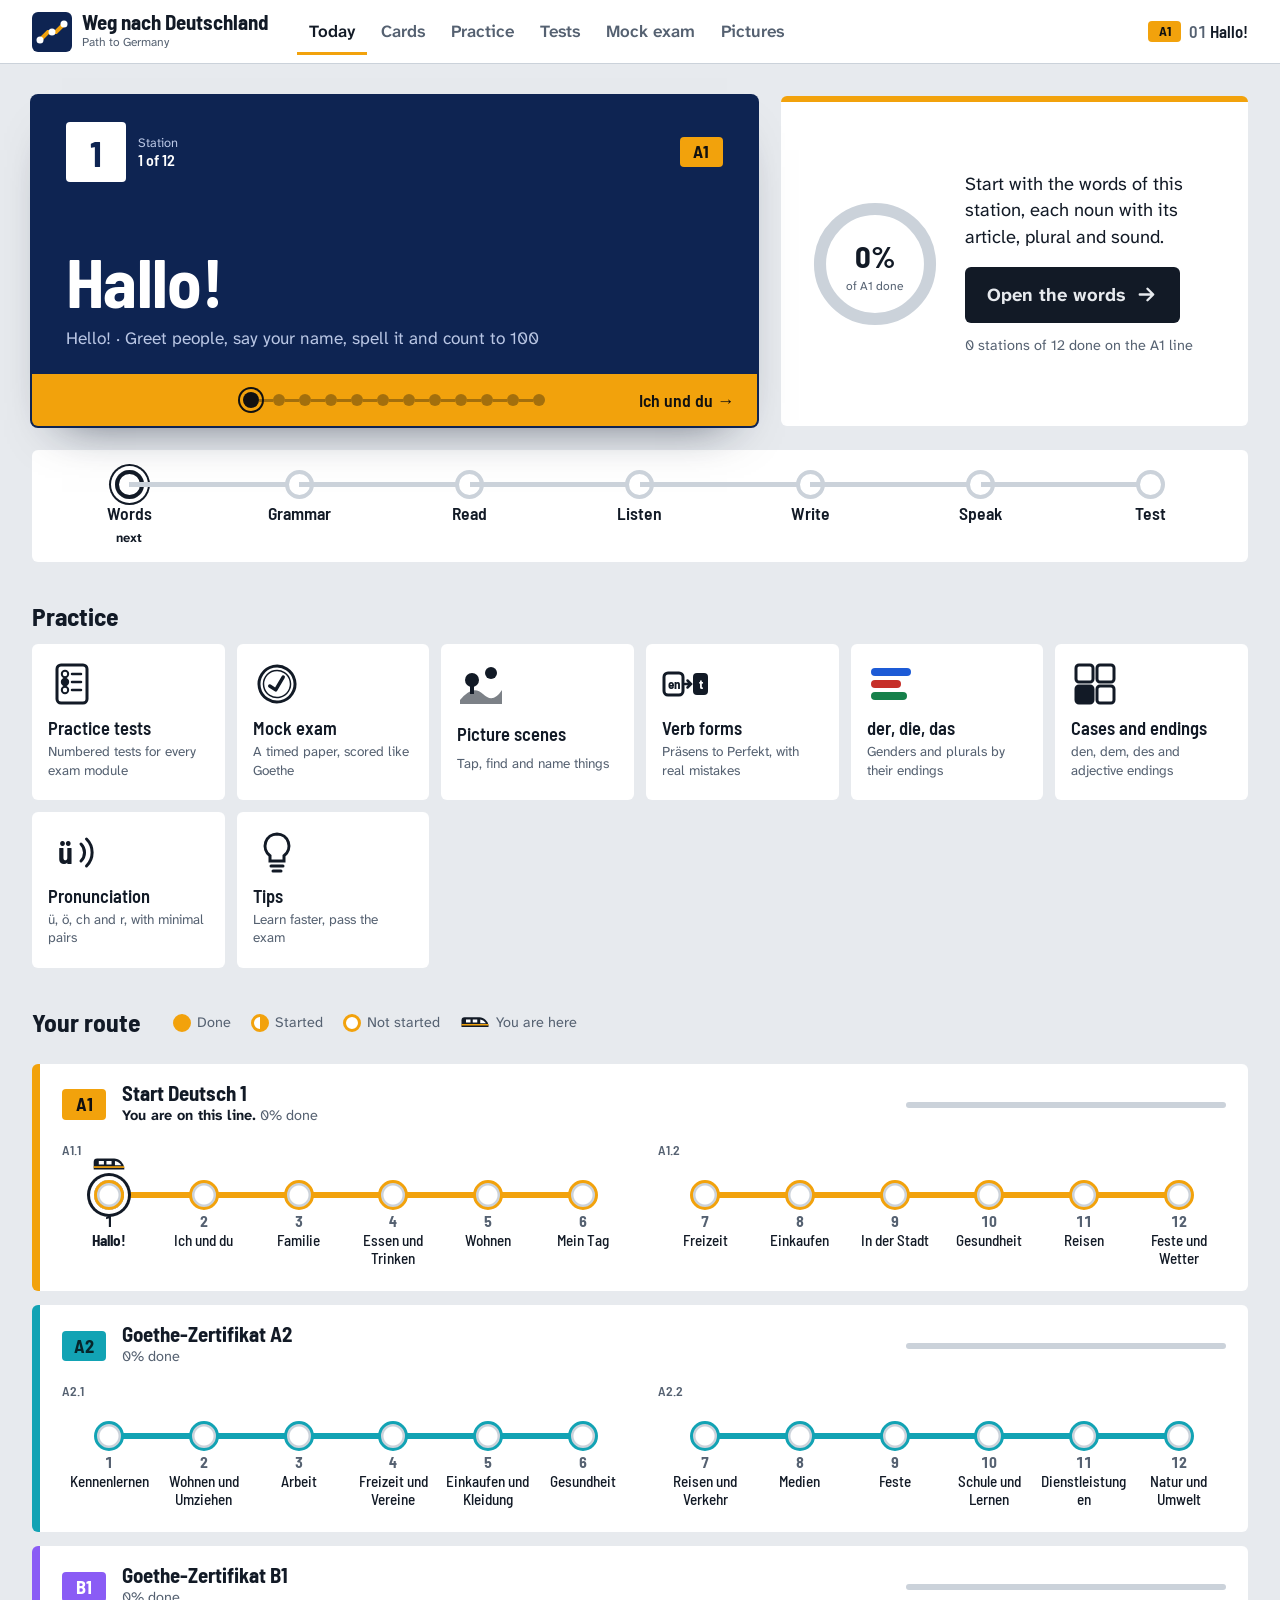
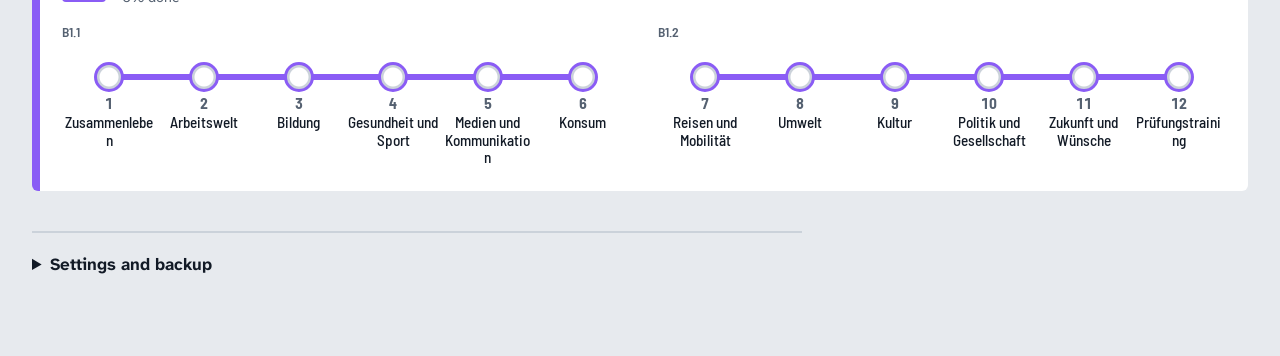
==== app/index.html @ b9272d0f "Phase 1: app shell, router, home, route map, station pages, single-file build Hash router with per-e" ====
<!doctype html>
<html lang="en">
<head>
<meta charset="utf-8">
<meta name="viewport" content="width=device-width, initial-scale=1">
<meta name="theme-color" content="#E7EAEE" media="(prefers-color-scheme: light)">
<meta name="theme-color" content="#0F1216" media="(prefers-color-scheme: dark)">
<title>Path to Germany</title>
<link rel="icon" href="icons/icon.svg" type="image/svg+xml">
<link rel="preconnect" href="https://fonts.googleapis.com">
<link rel="preconnect" href="https://fonts.gstatic.com" crossorigin>
<link rel="stylesheet" href="https://fonts.googleapis.com/css2?family=Atkinson+Hyperlegible+Next:wght@400;600;700&family=Barlow+Semi+Condensed:wght@500;600;700&display=swap">
<link rel="stylesheet" href="style.css">
</head>
<body>
<div id="app"></div>
<noscript>Path to Germany needs JavaScript turned on.</noscript>
<script type="module" src="main.js"></script>
</body>
</html>
---- app/style.css ----
/* Path to Germany. German transit signage: concrete-grey platform, navy enamel station boards,
   line colour = level (A1 amber, A2 teal, B1 violet), gender colour = article (der blue, die red, das green). */

@property --p { syntax: '<number>'; inherits: true; initial-value: 0; }

:root {
  --platform: #E7EAEE;
  --panel: #FFFFFF;
  --ink: #121A26;
  --muted: #556171;
  --rule: #CBD2DA;
  --guide: #EEF1F4;
  --board: #0E2452; --board-ink: #FFFFFF; --board-soft: #B9C6E4; --board-rim: #0E2452;
  --der: #1D5BD6; --die: #C62F28; --das: #16804A; --pl: #636978;
  --a1: #F2A20C; --a1-deep: #8F5C00;
  --a2: #12A3B4; --a2-deep: #0B6B78;
  --b1: #8A5CF5; --b1-deep: #5F35C4;
  --on-line: #111;                    /* text on a line-coloured band */
  --display: "Barlow Semi Condensed", "Bahnschrift SemiCondensed", "Bahnschrift", "Arial Narrow", sans-serif;
  --body: "Atkinson Hyperlegible Next", "Segoe UI", system-ui, sans-serif;
  --arrive: cubic-bezier(.2, .8, .2, 1);
  --top: 64px;                        /* top bar height: sticky bars below it offset by this */
  --line: var(--a1); --line-deep: var(--a1-deep);
  color-scheme: light dark;
}
@media (prefers-color-scheme: dark) {
  :root {
    --platform: #0F1216;
    --panel: #1A1F27;
    --ink: #EDF1F6;
    --muted: #9AA6B6;
    --rule: #2F3743;
    --guide: #232A34;
    --board: #17336F; --board-soft: #B4C4EA; --board-rim: #4565AC;
    --der: #7EA8FF; --die: #FF7A70; --das: #55CF8A; --pl: #A9AEBC;
    --a1: #F5B33A; --a1-deep: #F5B33A;
    --a2: #3CC4D3; --a2-deep: #3CC4D3;
    --b1: #A98BFF; --b1-deep: #A98BFF;
  }
}
.lA1 { --line: var(--a1); --line-deep: var(--a1-deep); --on-line: #111; }
.lA2 { --line: var(--a2); --line-deep: var(--a2-deep); --on-line: #06262B; }
.lB1 { --line: var(--b1); --line-deep: var(--b1-deep); --on-line: #fff; }

*, *::before, *::after { box-sizing: border-box; }
html { -webkit-text-size-adjust: 100%; }
body {
  margin: 0; min-height: 100vh;
  background: var(--platform); color: var(--ink);
  font: 400 1.0625rem/1.55 var(--body);
}
[lang="de"] { hyphens: auto; }
a { color: inherit; text-underline-offset: .2em; }
button, .button, input, textarea, select { font: inherit; color: inherit; }
button, .button {
  cursor: pointer; display: inline-flex; align-items: center; gap: .5rem;
  border: 2px solid var(--rule); background: var(--panel); border-radius: 6px;
  padding: .5rem 1rem; font-weight: 600;
}
button:hover, .button:hover { border-color: var(--line); }
:focus-visible { outline: 3px solid var(--line-deep); outline-offset: 3px; }
h1, h2, h3 { font-family: var(--display); font-weight: 700; line-height: 1.1; }
code { font-size: .9em; }
.quiet { color: var(--muted); }

main { max-width: 1480px; margin: 0 auto; padding: 32px 32px 72px; }
.empty { display: grid; place-items: center; min-height: 60vh; text-align: center; color: var(--muted); }

/* line badge: A1 / A2 / B1 in the line's colour */
.lb {
  display: inline-grid; place-items: center; min-width: 2.4em; padding: 2px 7px; border-radius: 4px;
  background: var(--line); color: var(--on-line); font: 700 .85rem/1.2 var(--display); white-space: nowrap;
}
.lb.big { font-size: 1.15rem; padding: 4px 10px; }

.btn {
  display: inline-flex; align-items: center; gap: 10px; border: 0; border-radius: 6px;
  background: var(--ink); color: var(--platform); text-decoration: none; font-weight: 700; padding: .6rem 1.1rem;
}
.btn:hover { background: var(--line-deep); color: #fff; }
.btn.big { font-size: 1.15rem; padding: 14px 22px; }
.arrow { width: 1.25em; height: 1.25em; flex: none; transition: transform .2s var(--arrive); }
.btn:hover .arrow { transform: translateX(3px); }

.pbar { display: block; height: 6px; border-radius: 3px; background: var(--rule); overflow: hidden; }
.pbar i { display: block; height: 100%; width: calc(var(--p) * 100%); background: var(--line); transition: width .8s var(--arrive); }

/* ---- top bar ---- */

.topbar {
  position: sticky; top: 0; z-index: 20; min-height: var(--top);
  display: flex; align-items: center; gap: 28px; padding: 8px 32px;
  background: var(--panel); border-bottom: 1px solid var(--rule);
}
.brand { display: flex; align-items: center; gap: 10px; text-decoration: none; flex: none; }
.brand .mark { width: 40px; height: 40px; }
.brand-name b { display: block; font: 700 1.3rem/1 var(--display); }
.brand-name small { display: block; font-size: .75rem; color: var(--muted); }
.topnav ul { display: flex; gap: 2px; list-style: none; margin: 0; padding: 0; }
.topnav a {
  display: flex; align-items: center; gap: 6px; padding: 10px 12px; white-space: nowrap;
  text-decoration: none; color: var(--muted); font-weight: 600;
}
.topnav a:hover { color: var(--ink); }
.topnav a.on { color: var(--ink); box-shadow: inset 0 -3px 0 var(--line); }
.count { font: 700 .75rem/1 var(--body); background: var(--die); color: #fff; padding: 3px 6px; border-radius: 999px; }
.tb-stop {
  margin-left: auto; display: flex; align-items: center; gap: 8px; min-width: 0;
  font: 600 1.05rem/1.2 var(--display); text-decoration: none;
}
.tb-stop > span:last-child { overflow: hidden; text-overflow: ellipsis; white-space: nowrap; }
.tb-stop-k { color: var(--muted); font-variant-numeric: tabular-nums; }
.tb-stop:hover > span:last-child { text-decoration: underline; }

/* ---- station board ---- */

.board {
  position: relative; display: grid; grid-template-rows: 1fr auto; overflow: hidden;
  background: var(--board); color: var(--board-ink); border-radius: 6px;
  box-shadow: 0 0 0 2px var(--board-rim), 0 24px 48px -30px rgb(10 20 40 / .7);
}
.board-body { display: grid; align-content: space-between; gap: 22px; padding: 26px 34px 22px; }
.board-top { display: flex; align-items: center; gap: 12px; }
.gleis {
  display: grid; place-items: center; width: 60px; height: 60px; border-radius: 4px;
  background: #fff; color: #0E2452; font: 700 2.3rem/1 var(--display);
}
.gleis-l { font-size: .8rem; line-height: 1.25; color: var(--board-soft); }
.gleis-l b { display: block; color: #fff; font: 600 1rem var(--display); }
.board-top .lb { margin-left: auto; font-size: 1.1rem; padding: 4px 10px; }
.board-name { margin: 0; font-size: clamp(2.4rem, 5.4vw, 5.2rem); line-height: .98; letter-spacing: -.01em; overflow-wrap: break-word; }
.board-name a { text-decoration: none; }
.board-name a:hover { text-decoration: underline; text-decoration-thickness: 3px; text-underline-offset: .12em; }
.board-sub { margin: 10px 0 0; color: var(--board-soft); font-size: 1.08rem; }
.band {
  display: grid; grid-template-columns: 1fr auto 1fr; align-items: center; gap: 16px;
  min-height: 52px; padding: 0 22px; background: var(--line); color: var(--on-line);
  font: 600 1.1rem var(--display);
}
.band > a { text-decoration: none; white-space: nowrap; overflow: hidden; text-overflow: ellipsis; }
.band > a:hover { text-decoration: underline; }
.band-next { justify-self: end; }
.band-dots { display: flex; align-items: center; list-style: none; margin: 0; padding: 0; }
.band-dots li { display: flex; align-items: center; }
.band-dots li + li::before { content: ""; width: 14px; height: 3px; background: currentColor; opacity: .35; }
.band-dots a { display: block; width: 12px; height: 12px; border-radius: 50%; background: currentColor; opacity: .35; }
.band-dots .past a { opacity: .7; }
.band-dots .on a { opacity: 1; width: 16px; height: 16px; box-shadow: 0 0 0 3px var(--line), 0 0 0 5px currentColor; }
.band-dots a:hover { opacity: 1; }

/* ---- home ---- */

.hero { display: grid; grid-template-columns: minmax(0, 1.55fr) minmax(0, 1fr); gap: 24px; }
.hero .board { min-height: 330px; }
.go {
  display: grid; grid-template-columns: auto 1fr; gap: 24px; align-items: center; padding: 28px;
  background: var(--panel); border-radius: 6px; border-top: 6px solid var(--line);
}
.ring { width: 132px; }
.ring circle { fill: none; stroke-width: 11; }
.ring-track { stroke: var(--rule); }
.ring-fill {
  stroke: var(--line); stroke-linecap: round; stroke-dasharray: var(--p) 1;
  transform: rotate(-90deg); transform-origin: center; animation: ring-in 1.1s var(--arrive) both;
}
@keyframes ring-in { from { stroke-dasharray: 0 1; } }
.ring text { fill: var(--ink); text-anchor: middle; }
.ring-n { font: 700 28px var(--display); }
.ring-l { font-size: 11px; fill: var(--muted) !important; }
.next-text { margin: 0 0 16px; font-size: 1.15rem; line-height: 1.45; }
.go .quiet { margin: 12px 0 0; font-size: .9rem; }

/* today's plan: the station's parts as stops on a rail */
.plan {
  grid-column: 1 / -1; display: grid; grid-template-columns: repeat(7, 1fr);
  list-style: none; margin: 0; padding: 20px 12px 10px; background: var(--panel); border-radius: 6px;
}
.plan li { position: relative; }
.plan li::before {
  content: ""; position: absolute; top: 12px; left: -50%; width: 100%; height: 5px; background: var(--rule);
}
.plan li.done::before, .plan li.part::before, .plan li.now::before { background: var(--line); }
.plan li:first-child::before { display: none; }
.plan a { position: relative; display: grid; justify-items: center; gap: 4px; text-align: center; text-decoration: none; padding-bottom: 4px; }
.plan a:hover b { text-decoration: underline; }
.pdot {
  width: 29px; height: 29px; border-radius: 50%; border: 4px solid var(--rule);
  background: radial-gradient(var(--panel) 0 6px, transparent 7px), conic-gradient(var(--line) calc(var(--p) * 360deg), var(--panel) 0);
}
.done .pdot, .part .pdot { border-color: var(--line); }
.done .pdot { background: var(--line); }
.now .pdot { border-color: var(--ink); box-shadow: 0 0 0 4px var(--panel), 0 0 0 6px var(--ink); }
.plan b { font: 600 1.1rem/1.2 var(--display); }
.plan small { min-height: 1.2em; color: var(--muted); font-size: .8rem; }
.now small { color: var(--ink); font-weight: 700; }

.practice h2, .route-head h2 { margin: 40px 0 14px; font-size: 1.6rem; }
.tiles { display: grid; grid-template-columns: repeat(auto-fill, minmax(165px, 1fr)); gap: 12px; list-style: none; margin: 0; padding: 0; }
.tile {
  display: grid; gap: 4px; height: 100%; padding: 16px; border-radius: 6px; text-decoration: none;
  background: var(--panel); border-bottom: 4px solid transparent; transition: transform .2s var(--arrive), border-color .2s;
}
.tile svg { color: var(--ink); margin-bottom: 6px; transition: color .2s; }
.tile b { font: 600 1.15rem/1.15 var(--display); }
.tile small { color: var(--muted); font-size: .85rem; line-height: 1.35; }
.tile:hover { transform: translateY(-2px); border-bottom-color: var(--line); }
.tile:hover svg { color: var(--line-deep); }
.icon-t { font: 700 13px var(--display); fill: currentColor; }
.icon-t.inv { fill: var(--panel); }
.icon-t.big { font-size: 30px; }

/* ---- route map ---- */

.route-head { display: flex; flex-wrap: wrap; align-items: baseline; gap: 8px 32px; }
.legend { display: flex; flex-wrap: wrap; gap: 6px 20px; list-style: none; margin: 0; padding: 0; color: var(--muted); font-size: .9rem; }
.legend li { display: flex; align-items: center; gap: 6px; }
.legend .train { width: 30px; }
.rline { margin-top: 14px; padding: 18px 22px 20px; background: var(--panel); border-radius: 6px; border-left: 8px solid var(--line); }
.rline-head { display: grid; grid-template-columns: auto auto 1fr; align-items: center; gap: 16px; }
.rline-title h3 { margin: 0; font-size: 1.3rem; }
.rline-title p { margin: 0; color: var(--muted); font-size: .9rem; }
.rline-title b { color: var(--ink); }
.rline-head .pbar { max-width: 320px; justify-self: end; width: 100%; }
.halves { display: grid; grid-template-columns: 1fr 1fr; gap: 28px; margin-top: 8px; }
.half { position: relative; }
.half-name { display: block; font: 600 .85rem var(--display); color: var(--muted); margin: 6px 0 22px; }
.rstations { display: grid; grid-template-columns: repeat(6, 1fr); list-style: none; margin: 0; padding: 0; }
.rstn { position: relative; transition: --p .9s var(--arrive); }
.rstn::before {   /* rail segment from the previous station */
  content: ""; position: absolute; top: 12px; right: 50%; width: 100%; height: 6px; background: var(--line);
}
.rstn:first-child::before { display: none; }
.rstn > button {
  position: relative; z-index: 1; display: grid; justify-items: center; gap: 2px; width: 100%;
  border: 0; background: none; padding: 0 2px 4px; font-weight: 400; border-radius: 6px;
}
.rdot {
  display: block; width: 30px; height: 30px; border-radius: 50%; border: 3px solid var(--line);
  background: radial-gradient(var(--panel) 0 9px, transparent 10px), conic-gradient(var(--line) calc(var(--p) * 360deg), var(--rule) 0);
}
.rdot.key { width: 18px; height: 18px; border-width: 3px; background: var(--panel); }
.rdot.key.started { background: conic-gradient(var(--line) 50%, var(--panel) 0); }
.rdot.key.done, .rstn.done .rdot { background: var(--line); }
.rnum { font: 700 .95rem var(--display); color: var(--muted); font-variant-numeric: tabular-nums; }
.rname { font: 500 .95rem/1.15 var(--display); text-align: center; overflow-wrap: anywhere; }
.rstn > button:hover .rname { text-decoration: underline; }
.rstn.at .rdot { box-shadow: 0 0 0 4px var(--panel), 0 0 0 7px var(--ink); }
.rstn.at .rname, .rstn.at .rnum { color: var(--ink); font-weight: 700; }
.rstn.picked > button { background: var(--guide); }
.rstn .train { position: absolute; z-index: 2; top: -24px; left: calc(50% - 17px); width: 34px; animation: pull-in 1.1s var(--arrive) .2s both; }
@keyframes pull-in { from { transform: translateX(-120px); opacity: 0; } }
.legend .train, .train { display: block; }

.scard { margin-top: 16px; padding: 18px 20px; border: 2px solid var(--line); border-radius: 6px; animation: rise .3s var(--arrive) both; }
.scard-head { display: grid; grid-template-columns: auto 1fr auto; gap: 16px; align-items: start; }
.scard-title h3 { margin: 0; font-size: 1.6rem; }
.scard-title p { margin: 2px 0 0; color: var(--muted); }
.scard-actions { display: flex; flex-wrap: wrap; gap: 10px; align-items: center; justify-content: flex-end; }
.close { padding: .3rem .7rem; font-size: 1.2rem; line-height: 1; }
.you { font-weight: 700; color: var(--line-deep); }
.scard-parts { display: grid; grid-template-columns: repeat(7, 1fr); gap: 12px; list-style: none; margin: 16px 0 0; padding: 0; }
.scard-parts li { display: grid; gap: 6px; }
.scard-parts a { font-weight: 600; }
.scard-grammar { margin: 14px 0 0; color: var(--muted); font-size: .95rem; }
.scard-grammar b { color: var(--ink); }
@keyframes rise { from { transform: translateY(8px); opacity: 0; } }

.settings { margin-top: 40px; border-top: 2px solid var(--rule); padding-top: 12px; max-width: 70ch; }
.settings summary { cursor: pointer; font-weight: 700; padding: .4rem 0; }
.settings label { display: flex; align-items: center; gap: .75rem; margin: .9rem 0; }
.settings input[type="number"] { width: 5.5rem; padding: .4rem .5rem; border: 2px solid var(--rule); border-radius: 6px; background: var(--panel); }
.settings-row { display: flex; gap: 12px; flex-wrap: wrap; }
.settings-row label.button { margin: 0; }

/* ---- station page ---- */

.station .board { min-height: 0; }
.station .board-name { font-size: clamp(2.2rem, 4.6vw, 4rem); }
.station-bar {
  position: sticky; top: var(--top); z-index: 10; display: flex; align-items: center; gap: 16px;
  margin-top: 20px; background: var(--platform); border-bottom: 2px solid var(--rule);
}
.tabs { display: flex; gap: 2px; flex: 1; min-width: 0; }
.tabs a {
  padding: .7rem 1rem; margin-bottom: -2px; white-space: nowrap; text-decoration: none; color: var(--muted); font-weight: 600;
  border-bottom: 4px solid transparent;
}
.tabs a:hover { color: var(--ink); }
.tabs a.on { color: var(--ink); border-bottom-color: var(--line); }
.station-bar > button { flex: none; padding: .35rem .8rem; font-size: .9rem; }
.station-bar > .you { flex: none; font-size: .9rem; }
.tab-body { padding-top: 24px; }
.soon { max-width: 70ch; padding: 20px 22px; background: var(--panel); border-radius: 6px; border-left: 6px solid var(--line); }
.glist { margin: 0 0 16px; padding-left: 1.4em; font: 600 1.35rem/1.5 var(--display); }

.masthead h1 { margin: 0; font-size: clamp(2rem, 4vw, 3rem); }
.masthead p { margin: .4rem 0 24px; color: var(--muted); max-width: 70ch; }

/* ---- narrower screens ---- */

@media (max-width: 1099px) {
  .hero { grid-template-columns: 1fr; }
  .scard-parts { grid-template-columns: repeat(4, 1fr); }
}
@media (max-width: 899px) {
  .topbar { flex-wrap: wrap; gap: 4px 16px; padding: 8px 16px 0; }
  .topnav { order: 3; flex-basis: 100%; overflow-x: auto; scrollbar-width: none; margin: 0 -16px; padding: 0 8px; }
  .tb-stop { padding-bottom: 6px; }
  .brand { padding-bottom: 6px; }
  :root { --top: 106px; }
}
@media (max-width: 699px) {
  main { padding: 16px 16px 56px; }
  .brand-name small { display: none; }
  .brand-name b { font-size: 1.1rem; }
  .board-body { padding: 18px 18px 16px; gap: 16px; }
  .gleis { width: 48px; height: 48px; font-size: 1.9rem; }
  .board-name { font-size: clamp(2rem, 10vw, 2.8rem) !important; }
  .band { grid-template-columns: 1fr 1fr; padding: 0 16px; font-size: 1rem; }
  .band-dots { display: none; }
  .go { grid-template-columns: 1fr; justify-items: start; padding: 20px; }
  .ring { width: 108px; }
  .btn.big { width: 100%; justify-content: center; }

  /* rails turn vertical: stops stacked, names beside them */
  .plan, .rstations { grid-template-columns: 1fr; padding: 12px 16px; }
  .plan li::before, .rstn::before { top: -50%; left: 12px; width: 5px; height: 100%; right: auto; }
  .rstn::before { left: 12.5px; }
  .plan a, .rstn > button { grid-template-columns: auto auto 1fr; justify-items: start; align-items: center; gap: 12px; text-align: left; padding: 6px 0; }
  .plan small { min-height: 0; }
  .rstations { padding: 0; }
  .rstn .train { top: 12px; left: auto; right: 6px; width: 30px; }
  .rline { padding: 14px 14px 16px 28px; }
  .rline-head { grid-template-columns: auto 1fr; }
  .rline-head .pbar { grid-column: 1 / -1; max-width: none; }
  .halves { grid-template-columns: 1fr; gap: 0; }
  .half-name { margin: 8px 0 6px; }
  .scard-head { grid-template-columns: 1fr; }
  .scard-actions { justify-content: flex-start; }
  .scard-parts { grid-template-columns: repeat(2, 1fr); }
  .tiles { grid-template-columns: repeat(2, 1fr); }
  .station-bar { flex-wrap: wrap; margin-top: 16px; gap: 0 12px; }
  .tabs { flex-basis: 100%; overflow-x: auto; scrollbar-width: none; }
  .tabs a { padding: .6rem .7rem; }
  .station-bar > button, .station-bar > .you { margin: 6px 0; }
}

@media (prefers-reduced-motion: reduce) {
  *, *::before, *::after { animation-duration: .01ms !important; animation-iteration-count: 1 !important; transition-duration: .01ms !important; scroll-behavior: auto !important; }
}
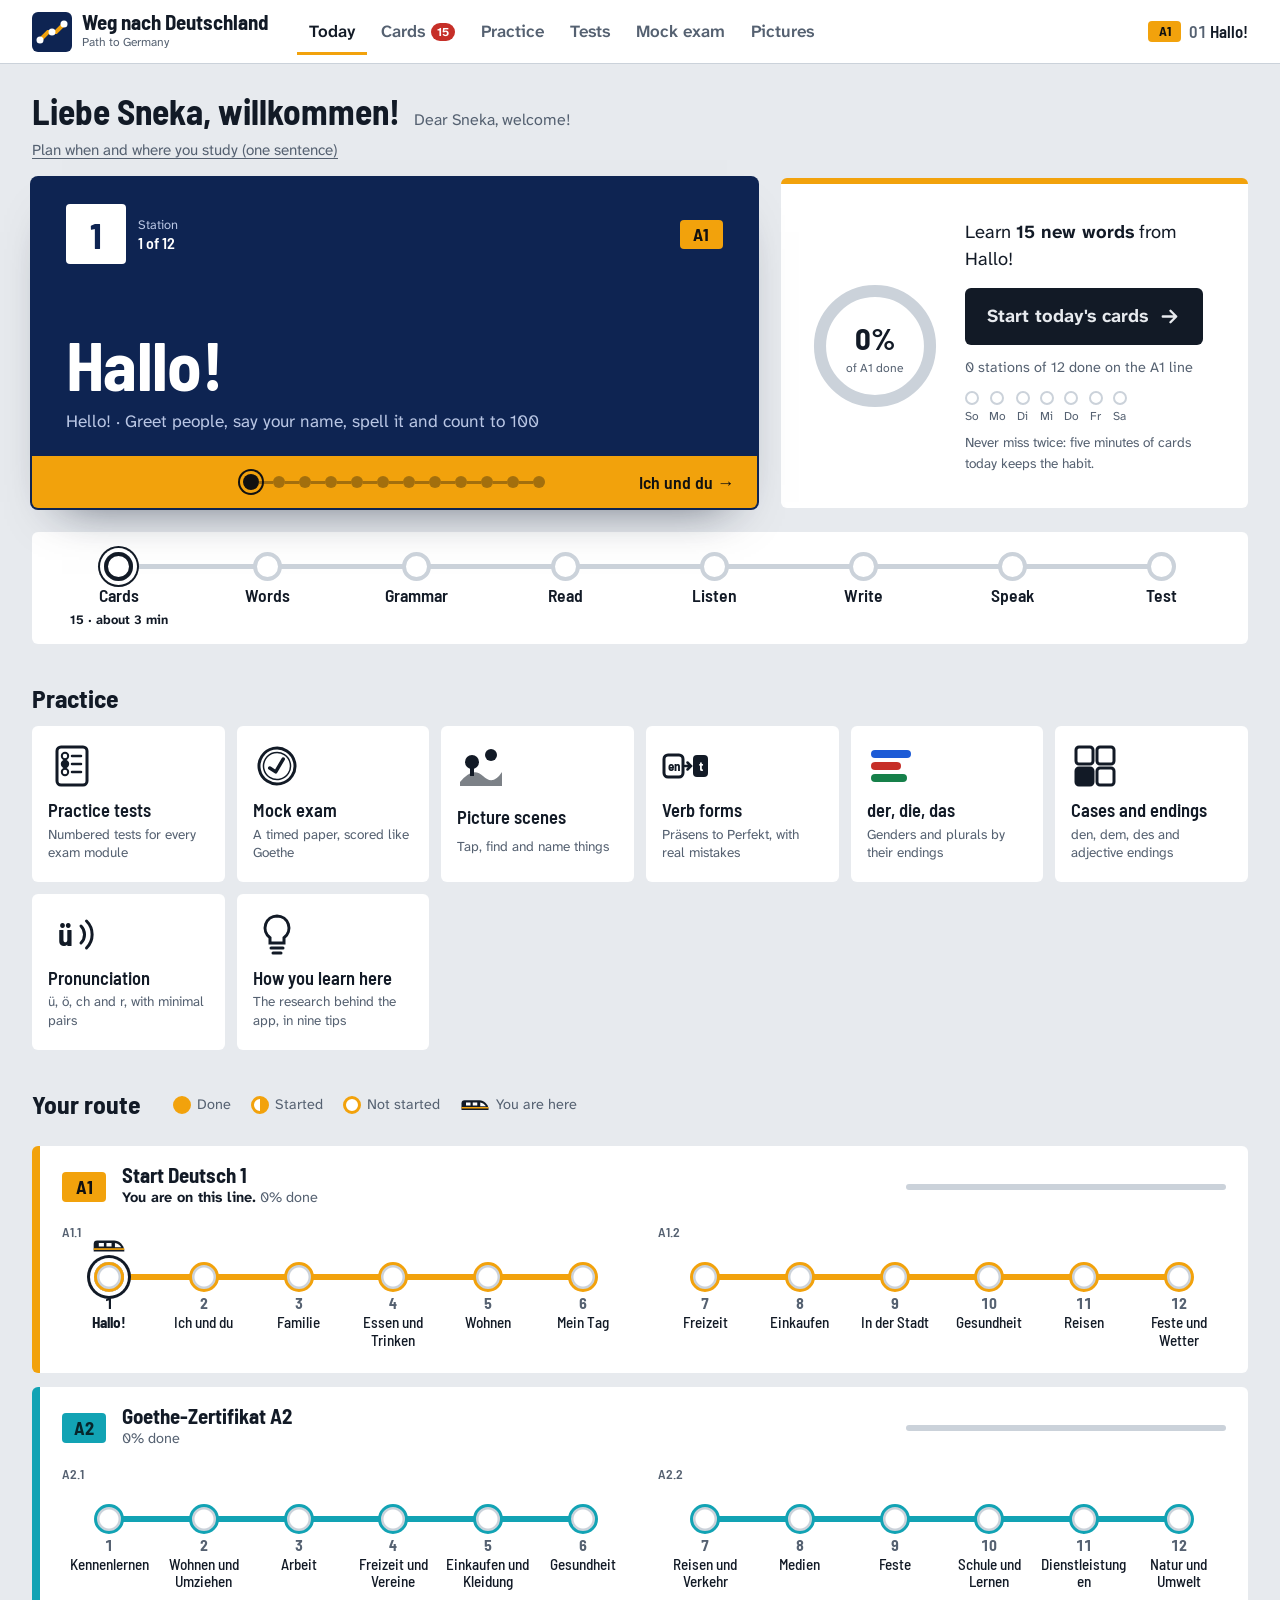
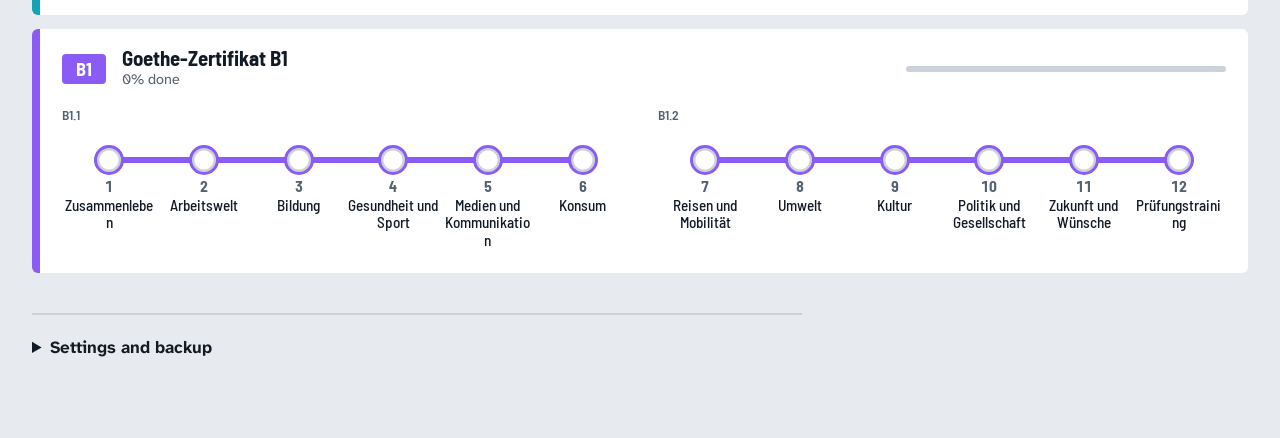
==== commit 130c8ace: "Offline and desktop install (manifest, service worker, icons); loaders for all content kinds; laptop" ====
--- a/app/index.html
+++ b/app/index.html
@@ -7,6 +7,7 @@
 <meta name="theme-color" content="#0F1216" media="(prefers-color-scheme: dark)">
 <title>Path to Germany</title>
 <link rel="icon" href="icons/icon.svg" type="image/svg+xml">
+<link rel="manifest" href="manifest.webmanifest">
 <link rel="preconnect" href="https://fonts.googleapis.com">
 <link rel="preconnect" href="https://fonts.gstatic.com" crossorigin>
 <link rel="stylesheet" href="https://fonts.googleapis.com/css2?family=Atkinson+Hyperlegible+Next:wght@400;600;700&family=Barlow+Semi+Condensed:wght@500;600;700&display=swap">
--- a/app/style.css
+++ b/app/style.css
@@ -150,6 +150,10 @@
 
 /* ---- home ---- */
 
+.welcome { display: flex; flex-wrap: wrap; align-items: baseline; gap: 4px 14px; margin: -4px 0 18px; animation: rise .6s var(--arrive) both; }
+.welcome span { font: 700 clamp(1.6rem, 3vw, 2.2rem)/1.1 var(--display); }
+.welcome small { color: var(--muted); font-size: 1rem; }
+
 .hero { display: grid; grid-template-columns: minmax(0, 1.55fr) minmax(0, 1fr); gap: 24px; }
 .hero .board { min-height: 330px; }
 .go {
@@ -172,7 +176,7 @@
 
 /* today's plan: the station's parts as stops on a rail */
 .plan {
-  grid-column: 1 / -1; display: grid; grid-template-columns: repeat(7, 1fr);
+  grid-column: 1 / -1; display: grid; grid-auto-flow: column; grid-auto-columns: 1fr;
   list-style: none; margin: 0; padding: 20px 12px 10px; background: var(--panel); border-radius: 6px;
 }
 .plan li { position: relative; }
@@ -181,7 +185,7 @@
 }
 .plan li.done::before, .plan li.part::before, .plan li.now::before { background: var(--line); }
 .plan li:first-child::before { display: none; }
-.plan a { position: relative; display: grid; justify-items: center; gap: 4px; text-align: center; text-decoration: none; padding-bottom: 4px; }
+.plan a { position: relative; z-index: 1; display: grid; justify-items: center; gap: 4px; text-align: center; text-decoration: none; padding-bottom: 4px; }
 .plan a:hover b { text-decoration: underline; }
 .pdot {
   width: 29px; height: 29px; border-radius: 50%; border: 4px solid var(--rule);
@@ -272,6 +276,18 @@
 .settings-row { display: flex; gap: 12px; flex-wrap: wrap; }
 .settings-row label.button { margin: 0; }
 
+/* the export offered when the learner tries to close the tab and stays */
+.leave {
+  width: min(460px, calc(100vw - 32px)); padding: 28px 30px 30px; border: 0; border-radius: 6px;
+  background: var(--board); color: var(--board-ink); box-shadow: 0 0 0 2px var(--board-rim), 0 30px 60px -20px rgb(0 0 0 / .6);
+}
+.leave[open] { animation: rise .3s var(--arrive); }
+.leave::backdrop { background: rgb(10 16 28 / .55); }
+.leave h2 { margin: 14px 0 8px; font: 600 1.9rem/1.05 var(--display); }
+.leave p { margin: 0 0 22px; color: var(--board-soft); }
+.leave .btn { background: var(--a1); color: var(--on-line); }
+.leave .btn:hover { background: #fff; color: var(--board); }
+
 /* ---- station page ---- */
 
 .station .board { min-height: 0; }
@@ -293,6 +309,369 @@
 .soon { max-width: 70ch; padding: 20px 22px; background: var(--panel); border-radius: 6px; border-left: 6px solid var(--line); }
 .glist { margin: 0 0 16px; padding-left: 1.4em; font: 600 1.35rem/1.5 var(--display); }
 
+/* ---- words: gender colours ---- */
+
+.g-der { --g: var(--der); } .g-die { --g: var(--die); } .g-das { --g: var(--das); } .g-pl { --g: var(--pl); }
+.word { font-weight: 600; }
+.word .art { color: var(--g); font-weight: 700; }
+mark { background: none; color: inherit; font-weight: 700; box-shadow: inset 0 -.35em color-mix(in srgb, var(--g, var(--line)) 30%, transparent); }
+.say { border: 0; background: none; padding: .35rem; border-radius: 50%; color: var(--line-deep); flex: none; }
+.say:hover { background: var(--guide); }
+.ex { margin: 8px 0 0; display: grid; grid-template-columns: 1fr auto; align-items: center; gap: 0 6px; }
+.ex small { grid-column: 1 / -1; color: var(--muted); font-size: .92rem; }
+.ipa { color: var(--muted); font-size: .95rem; margin: 0; }
+kbd { font: 600 .75rem var(--body); color: var(--muted); border: 1px solid var(--rule); border-radius: 4px; padding: 0 .35em; }
+
+.words-head { display: flex; flex-wrap: wrap; align-items: center; justify-content: space-between; gap: 12px 24px; margin-bottom: 16px; }
+.words-head p { margin: 0; color: var(--muted); }
+.words-head b { color: var(--ink); }
+.wlist { list-style: none; margin: 0; padding: 0; columns: 2; column-gap: 32px; }
+.wlist > li {
+  display: grid; grid-template-columns: auto 1fr; align-items: center; gap: 0 4px;
+  border-bottom: 1px solid var(--rule); border-left: 4px solid transparent; padding: 4px 0 4px 6px; break-inside: avoid;
+}
+.wlist > li.learning { border-left-color: var(--rule); }
+.wlist > li.known { border-left-color: var(--line); }
+.wrow {
+  display: grid; grid-template-columns: minmax(10rem, 1fr) 1.2fr; gap: 2px 14px; align-items: baseline; text-align: left;
+  border: 0; background: none; padding: 6px 4px; font-weight: 400; border-radius: 4px;
+}
+.wrow:hover { background: var(--guide); }
+.wde { display: flex; flex-direction: column; }
+.wde .word { font-size: 1.15rem; }
+.wde small { color: var(--muted); font-size: .85rem; }
+.wen { color: var(--ink); }
+.wmore { grid-column: 2; padding: 0 4px 10px; }
+
+/* ---- quiz ---- */
+
+.quiz-box { margin: 0 0 24px; padding: 20px 22px; background: var(--panel); border-radius: 6px; border-top: 5px solid var(--line); max-width: 860px; }
+.quiz-count { margin: 0; color: var(--muted); font-size: .9rem; }
+.quiz-q { margin: 6px 0 14px; font-size: 1.3rem; line-height: 1.4; }
+.quiz-q .word, .quiz-q [lang="de"] { font-size: 1.15em; }
+.gap { display: inline-block; width: 5.5em; border-bottom: 3px solid var(--line); margin: 0 .2em; vertical-align: -.1em; }
+.opts { list-style: none; margin: 0; padding: 0; display: grid; grid-template-columns: 1fr 1fr; gap: 8px; }
+.opts button, .drill-opts button { width: 100%; justify-content: flex-start; text-align: left; font-weight: 600; padding: .7rem .9rem; }
+.opts button.right, .drill-opts button.right { border-color: var(--das); background: color-mix(in srgb, var(--das) 14%, var(--panel)); }
+.opts button.wrong, .drill-opts button.wrong { border-color: var(--die); background: color-mix(in srgb, var(--die) 12%, var(--panel)); }
+.opts button.dim, .drill-opts button.dim { opacity: .55; }
+button:disabled { cursor: default; }
+.why { margin-top: 14px; display: flex; flex-wrap: wrap; align-items: center; justify-content: space-between; gap: 10px 20px; animation: rise .25s var(--arrive) both; }
+.why p { margin: 0; flex: 1 1 320px; }
+.quiz-end { display: grid; justify-items: start; gap: 10px; }
+.quiz-end p { margin: 0; }
+.stamp {
+  display: inline-block; padding: .3rem 1rem; border: 4px double currentColor; border-radius: 8px; transform: rotate(-6deg);
+  font: 700 1.8rem/1 var(--display); text-transform: none; animation: stamp .5s cubic-bezier(.3, 1.6, .5, 1) both;
+}
+.stamp.pass { color: var(--das); } .stamp.fail { color: var(--die); }
+@keyframes stamp { from { transform: rotate(-6deg) scale(2.2); opacity: 0; } }
+
+/* ---- study session: the card is a sign ---- */
+
+.study { max-width: 760px; }
+.study, .trainer { overflow-x: clip; }   /* cards slide in from the side */
+.trip { display: grid; grid-template-columns: auto 1fr auto; align-items: center; gap: 16px; margin-bottom: 18px; }
+.back { color: var(--muted); font-weight: 600; text-decoration: none; }
+.back:hover { color: var(--ink); }
+.trip .count { background: none; color: var(--muted); font: 600 .95rem var(--body); padding: 0; }
+.track { position: relative; height: 24px; }
+.rail { position: absolute; left: 0; right: 0; top: 15px; height: 4px; border-radius: 2px; background: var(--rule); }
+.ride { position: absolute; top: 0; left: 0; width: calc(100% - 34px); transform: translateX(calc(var(--p) * 100%)); transition: transform .6s var(--arrive); }
+.ride .train { width: 34px; }
+.card {
+  position: relative; overflow: hidden; cursor: pointer; text-align: center;
+  background: var(--panel); border-radius: 6px; box-shadow: 0 1px 0 var(--rule), 0 22px 44px -30px rgb(15 23 36 / .5);
+  animation: arrive .45s var(--arrive) both;
+}
+.card-top { display: flex; align-items: center; gap: 10px; padding: 16px 18px 0; text-align: left; }
+.card-kind { color: var(--muted); font-size: .9rem; }
+.new-tag { margin-left: auto; font: 700 .8rem var(--display); color: var(--line-deep); border: 2px solid var(--line); border-radius: 4px; padding: 0 6px; }
+.card-term { margin: 34px 18px 0; font: 700 clamp(2.4rem, 8vw, 4.2rem)/1.1 var(--display); overflow-wrap: anywhere; }
+.card-term .word { font-weight: 700; }
+.card-term.en { font: 600 clamp(1.7rem, 5vw, 2.6rem)/1.2 var(--body); }
+.card-forms { margin: 8px 0 0; color: var(--muted); font-size: 1.05rem; min-height: 1.5em; }
+.card-back { min-height: 9.5rem; padding: 6px 28px 20px; }
+.card-en { margin: 10px 0 0; font-size: 1.35rem; font-weight: 600; }
+.card-de { margin: 12px 0 0; font: 700 clamp(1.8rem, 5vw, 2.6rem)/1.2 var(--display); display: flex; justify-content: center; align-items: center; gap: 8px; }
+.card-meta { margin: 2px 0 0; color: var(--muted); font-size: .9rem; }
+.card .ex { max-width: 34rem; margin: 14px auto 0; text-align: left; padding: 10px 14px; background: var(--guide); border-radius: 6px; }
+.card-back > * { animation: rise .35s var(--arrive) both; }
+.card-band { display: flex; justify-content: space-between; padding: 0 18px; }
+.card-band > span { overflow: hidden; text-overflow: ellipsis; white-space: nowrap; }
+.card.leave { animation: depart .24s cubic-bezier(.6, 0, .8, .4) forwards; }
+.card.g1 { box-shadow: inset 0 0 0 4px var(--die); }
+.card.g4 { box-shadow: inset 0 0 0 4px var(--das); }
+@keyframes arrive { from { transform: translateX(28%); opacity: 0; } }
+@keyframes depart { to { transform: translateX(-40%); opacity: 0; } }
+.show, .grades button { width: 100%; justify-content: center; }
+.show { margin-top: 18px; padding: 1rem; font-size: 1.05rem; }
+.grades { display: grid; grid-template-columns: repeat(4, 1fr); gap: 8px; margin-top: 18px; animation: rise .3s var(--arrive) both; }
+.grades button { flex-direction: column; gap: 0; padding: .7rem .25rem; }
+.grades small { font-weight: 400; color: var(--muted); font-variant-numeric: tabular-nums; }
+.grades kbd { margin-top: .35rem; }
+.grades .g1 { border-color: var(--die); } .grades .g2 { border-color: var(--hard, #9A6A00); }
+.grades .g3 { border-color: var(--line); } .grades .g4 { border-color: var(--das); }
+.after { display: flex; flex-wrap: wrap; gap: 14px; align-items: center; margin-top: 22px; }
+.arrived .card { cursor: default; padding-bottom: 0; }
+.arrived .card-en { padding: 0 24px 26px; }
+
+/* typed answers, memory hooks, cover the English, guess first, the week, the plan */
+.type-it { display: flex; gap: 8px; justify-content: center; margin: 18px auto 0; max-width: 34rem; }
+.type-it input { flex: 1; min-width: 0; font: 600 1.3rem var(--display); padding: .5rem .8rem; border: 2px solid var(--rule); border-radius: 6px; background: var(--panel); }
+.type-it input:focus { border-color: var(--line); outline: none; }
+.typed { margin: 8px 0 0; display: grid; justify-items: center; gap: 2px; }
+.typed-v { font-weight: 700; }
+.typed.right .typed-v, .typed.close .typed-v { color: var(--das); }
+.typed.typo .typed-v { color: var(--hard, #9A6A00); }
+.typed.wrong .typed-v { color: var(--die); }
+.typed-diff { font: 600 1.2rem var(--display); letter-spacing: .02em; }
+.typed-diff u { text-decoration: underline 3px var(--das); color: var(--das); }
+.typed-diff s { color: var(--die); }
+.typed small { color: var(--muted); }
+.new-tag.tricky { color: var(--die); border-color: var(--die); }
+.hook { margin: 4px 28px 0; padding-bottom: 18px; display: grid; gap: 4px; text-align: left; }
+.hook label { font-weight: 700; }
+.hook textarea { font: inherit; padding: .5rem .7rem; border: 2px solid var(--rule); border-radius: 6px; background: var(--panel); resize: vertical; }
+.words-tools { display: flex; align-items: center; gap: 16px; flex-wrap: wrap; }
+.words-tools .check { display: inline-flex; gap: 6px; align-items: center; font-weight: 600; cursor: pointer; }
+.toggle { gap: 10px; }
+.toggle-knob { position: relative; width: 34px; height: 20px; border-radius: 999px; background: var(--rule); transition: background .2s; flex: none; }
+.toggle-knob::after { content: ""; position: absolute; top: 3px; left: 3px; width: 14px; height: 14px; border-radius: 50%; background: var(--panel); transition: transform .2s var(--arrive); }
+.toggle.on .toggle-knob { background: var(--line-deep); }
+.toggle.on .toggle-knob::after { transform: translateX(14px); }
+
+/* ---- how you learn here ---- */
+.tips { max-width: 1100px; }
+.tip-line { overflow-x: auto; scrollbar-width: none; margin-bottom: 18px; }
+.tip-line ol { display: grid; grid-auto-flow: column; grid-auto-columns: minmax(96px, 1fr); list-style: none; margin: 0; padding: 4px 0 6px; }
+.tip-line li { position: relative; }
+.tip-line li::before { content: ""; position: absolute; top: 16px; left: -50%; width: 100%; height: 5px; background: var(--rule); }
+.tip-line li:first-child::before { display: none; }
+.tip-line li.past::before, .tip-line li.on::before { background: var(--line); }
+.tip-line a { position: relative; z-index: 1; display: grid; justify-items: center; gap: 4px; text-decoration: none; text-align: center; padding: 0 4px; }
+.tdot { display: grid; place-items: center; width: 34px; height: 34px; border-radius: 50%; border: 3px solid var(--rule); background: var(--panel); font: 700 .95rem var(--display); color: var(--muted); }
+.past .tdot { border-color: var(--line); color: var(--ink); }
+.on .tdot { border-color: var(--ink); background: var(--ink); color: var(--platform); box-shadow: 0 0 0 4px var(--platform), 0 0 0 6px var(--line); }
+.tname { font: 500 .88rem/1.15 var(--display); color: var(--muted); }
+.on .tname { color: var(--ink); font-weight: 700; }
+.tip { display: grid; grid-template-columns: auto 1fr; gap: 6px 24px; padding: 26px 30px; background: var(--panel); border-radius: 6px;
+  border-top: 6px solid var(--line); animation: rise .35s var(--arrive) both; }
+.tip-icon { color: var(--line-deep); margin-top: 6px; }
+.tip h2 { margin: 0; font-size: 2.2rem; }
+.tip-says { margin: 8px 0 0; font-size: 1.2rem; line-height: 1.5; max-width: 60ch; }
+.tip h3 { margin: 18px 0 6px; font-size: 1.1rem; color: var(--muted); }
+.tip-here { margin: 0; padding: 0; list-style: none; display: grid; gap: 6px; }
+.tip-here li { display: flex; gap: 8px; align-items: baseline; padding-left: 18px; position: relative; }
+.tip-here li::before { content: ""; position: absolute; left: 0; top: .55em; width: 9px; height: 9px; border-radius: 50%; background: var(--line); }
+.tip-here a { font-weight: 600; }
+.tip-here li.later { color: var(--muted); }
+.tip-here li.later::before { background: none; border: 2px solid var(--rule); width: 9px; height: 9px; }
+.tip-here small { font: 600 .75rem var(--body); border: 1.5px solid var(--rule); border-radius: 999px; padding: 0 8px; white-space: nowrap; }
+.tip-ev { margin: 16px 0 0; font-size: .88rem; color: var(--muted); }
+.tip .after { margin-top: 18px; }
+
+.wlist.cover > li:not(.open) .wen { filter: blur(5px); transition: filter .2s; }
+.wlist.cover > li:not(.open):hover .wen { filter: blur(3px); }
+.guess { margin: 14px 0 0; padding: 14px 18px; border: 2px dashed var(--line); border-radius: 6px; }
+.guess h3 { margin: 0; font-size: 1.15rem; }
+.guess .quiet { margin: 2px 0 8px; font-size: .92rem; }
+.guess .quiz-q { margin: 0 0 10px; font-size: 1.2rem; }
+.guess-opts { display: flex; flex-wrap: wrap; gap: 8px; }
+.guess-opts button.right { border-color: var(--das); background: color-mix(in srgb, var(--das) 14%, var(--panel)); }
+.guess-opts button.wrong { border-color: var(--die); background: color-mix(in srgb, var(--die) 12%, var(--panel)); }
+.guess-opts button.dim { opacity: .55; }
+.guess-after { margin: 10px 0 0; }
+.plan-line { margin: -12px 0 16px; color: var(--muted); font-size: .95rem; }
+.plan-line a { color: var(--muted); }
+.plan-line b { color: var(--ink); }
+.plan-set input { flex: 1; padding: .4rem .6rem; border: 2px solid var(--rule); border-radius: 6px; background: var(--panel); min-width: 0; }
+.week { margin-top: 12px; }
+.week ol { display: flex; gap: 10px; list-style: none; margin: 0; padding: 0; }
+.week li { display: grid; justify-items: center; gap: 2px; }
+.wk-dot { width: 14px; height: 14px; border-radius: 50%; border: 2px solid var(--rule); }
+.week li.on .wk-dot { background: var(--line); border-color: var(--line); }
+.week small { color: var(--muted); font-size: .75rem; }
+.week .quiet { margin: 6px 0 0; font-size: .85rem; }
+
+/* ---- der/die/das trainer ---- */
+
+.trainer { max-width: 820px; }
+.modes { display: flex; flex-wrap: wrap; gap: 6px; align-items: center; margin-bottom: 16px; }
+.modes button { border-radius: 999px; padding: .35rem 1rem; }
+.modes button.on { background: var(--ink); border-color: var(--ink); color: var(--platform); }
+.score { margin-left: auto; color: var(--muted); }
+.score b { color: var(--line-deep); }
+.drill { padding: 30px 26px 24px; background: var(--panel); border-radius: 6px; border-top: 8px solid var(--rule); text-align: center; animation: arrive .35s var(--arrive) both; transition: border-color .3s; }
+.drill[class*="g-"] { border-top-color: var(--g); }
+.drill.wrong { animation: shake .3s ease; }
+@keyframes shake { 25% { transform: translateX(-5px); } 75% { transform: translateX(5px); } }
+.drill-word { margin: 0; font: 700 clamp(2.4rem, 7vw, 3.6rem)/1.15 var(--display); overflow-wrap: anywhere; }
+.drill-art { color: var(--g, var(--muted)); display: inline-block; transition: color .3s; }
+.drill.right .drill-art, .drill.wrong .drill-art { animation: rise .3s var(--arrive) both; }
+.drill-en { margin: 4px 0 20px; color: var(--muted); font-size: 1.1rem; }
+.drill-opts { list-style: none; margin: 0 auto; padding: 0; display: grid; gap: 10px; max-width: 560px; grid-template-columns: repeat(3, 1fr); }
+.drill-opts.plural { grid-template-columns: 1fr 1fr; }
+.drill-opts button { justify-content: center; font: 700 1.5rem var(--display); padding: .8rem; }
+.drill-opts.gender button { border-color: var(--g); color: var(--g); }
+.drill-opts.gender button.right { background: var(--g); color: #fff; }
+.drill-opts.gender button.right kbd { color: #fff; border-color: #fff; }
+.drill-opts button.wrong span { text-decoration: line-through; }
+.drill-opts kbd { font-size: .7rem; }
+.drill-why { margin: 20px auto 0; max-width: 560px; text-align: left; display: grid; gap: 8px; justify-items: start; animation: rise .3s var(--arrive) both; }
+.drill-why p { margin: 0; }
+
+/* ---- verb forms trainer ---- */
+
+.modes button small { font-weight: 400; color: var(--muted); }
+.modes button:disabled { opacity: .55; }
+.v-tense { margin: 0; font: 700 1rem var(--display); color: var(--line-deep); }
+.v-ask { margin: 8px 0 0; font: 700 clamp(2.2rem, 6vw, 3.2rem)/1.15 var(--display); display: flex; justify-content: center; gap: .35em; flex-wrap: wrap; }
+.v-who { color: var(--muted); }
+.v-blank { min-width: 3em; }
+.drill.right .v-blank { color: var(--das); } .drill.wrong .v-blank { color: var(--die); }
+.v-inf { margin: 6px 0 20px; color: var(--muted); }
+.v-inf span { font-weight: 700; color: var(--ink); }
+.drill-opts.verbs { grid-template-columns: 1fr 1fr; max-width: 640px; }
+.drill-opts.verbs button { font-size: 1.25rem; }
+.v-morph { display: flex; align-items: baseline; justify-content: center; gap: 0; margin: 0 0 6px; font: 700 2rem var(--display); width: 100%; }
+.v-stem { color: var(--ink); }
+.v-old { color: var(--muted); display: inline-block; animation: end-off .5s var(--arrive) .35s both; }
+.v-new { color: var(--line-deep); display: inline-block; animation: end-on .5s var(--arrive) .7s both; }
+.v-arrow { margin: 0 .5em; color: var(--muted); font-weight: 400; }
+@keyframes end-off { to { transform: translateY(-.6em); opacity: .25; text-decoration: line-through; } }
+@keyframes end-on { from { transform: translateY(.7em); opacity: 0; } }
+.vtable { border-collapse: collapse; font-size: 1.1rem; margin-top: 6px; }
+.vtable th { text-align: left; color: var(--muted); font-weight: 600; padding: 4px 18px 4px 0; }
+.vtable td { padding: 4px 0; font-weight: 600; }
+.vend { color: var(--line-deep); }
+.vtable i { color: var(--muted); font-style: normal; }
+
+/* ---- cases and endings ---- */
+
+.cases { max-width: 1100px; }
+.cases-sec { margin-top: 26px; padding: 22px 26px; background: var(--panel); border-radius: 6px; }
+.cases-sec h2 { margin: 0 0 4px; font-size: 1.6rem; }
+.cases-sec > .quiet { margin: 0 0 14px; }
+.ctable { border-collapse: separate; border-spacing: 6px; font-size: 1.25rem; margin-top: 6px; }
+.ctable th, .ctable td { padding: 8px 14px; border-radius: 4px; text-align: center; }
+.ctable thead th { font-weight: 700; padding-bottom: 2px; }
+.ctable thead th small { display: block; font: 400 .75rem var(--body); color: var(--muted); }
+.ctable thead .art { color: var(--g, var(--ink)); font-family: var(--display); }
+.ctable tbody th { text-align: left; color: var(--muted); font: 600 1rem var(--body); cursor: pointer; }
+.ctable td { background: var(--guide); font-weight: 600; }
+.ctable td.chg { background: color-mix(in srgb, var(--g, var(--line)) 18%, var(--panel)); color: var(--g, var(--ink)); font-weight: 700;
+  animation: cell-pulse .9s var(--arrive) both; }
+.ctable tr:nth-child(2) td.chg { animation-delay: .15s; } .ctable tr:nth-child(3) td.chg { animation-delay: .3s; } .ctable tr:nth-child(4) td.chg { animation-delay: .45s; }
+@keyframes cell-pulse { 0% { transform: scale(.85); opacity: 0; } 60% { transform: scale(1.08); } }
+.ctable tr.on td, .ctable tr.on th { outline: 2px solid var(--line); }
+.ctable.pron td.chg { --g: var(--line-deep); }
+.ctable td.pad { background: none; }
+.ctable.small { font-size: 1rem; border-spacing: 4px; }
+.ctable.small td { padding: 4px 10px; }
+.ctable td.hit { background: var(--line); color: var(--on-line); }
+
+.tw { display: grid; grid-template-columns: minmax(0, 1.1fr) minmax(0, 1fr); gap: 20px; align-items: center; }
+.tw-scene { width: 100%; max-height: 300px; background: var(--guide); border-radius: 6px; }
+.tw-label { font: 600 16px var(--display); fill: #fff; }
+.tw-ball { transform: translate(var(--x), var(--y)); }
+.tw-ball.wohin { animation: throw 1.1s cubic-bezier(.3, .1, .3, 1) both; }
+@keyframes throw { from { transform: translate(-210px, -150px); } 70% { transform: translate(var(--x), calc(var(--y) - 14px)); } }
+.tw-arrow { fill: none; stroke: var(--die); stroke-width: 3; stroke-dasharray: 8 8; opacity: .6; }
+.tw-box.open rect { opacity: .85; }
+.tw-preps { display: flex; flex-wrap: wrap; gap: 6px; }
+.tw-preps button { font: 700 1.1rem var(--display); padding: .35rem .9rem; }
+.tw-preps button.on, .modes button.on { background: var(--ink); color: var(--platform); border-color: var(--ink); }
+.tw-say { font: 600 1.35rem/1.3 var(--display); margin: 14px 0 6px; display: flex; align-items: center; gap: 6px; flex-wrap: wrap; }
+
+.ad { display: grid; grid-template-columns: minmax(0, 1fr) minmax(0, 1fr); gap: 24px; align-items: start; }
+.ad-q { margin: 0 0 10px; font: 600 1.1rem var(--display); }
+.ad-row { display: grid; gap: 10px; }
+.ad-node { display: grid; justify-items: start; text-align: left; gap: 2px; padding: .7rem 1rem; position: relative; }
+.ad-node small { font-weight: 400; color: var(--muted); }
+.ad-node.on { border-color: var(--line); background: color-mix(in srgb, var(--line) 16%, var(--panel)); box-shadow: inset 6px 0 0 var(--line); }
+.ad-out { margin: 14px 0 10px; font: 700 2rem var(--display); }
+.ad-end { color: var(--g); display: inline-block; animation: end-on .45s var(--arrive) both; }
+.modes button.g-der.on, .modes button.g-die.on, .modes button.g-das.on, .modes button.g-pl.on { background: var(--g); border-color: var(--g); color: #fff; }
+
+/* ---- grammar ---- */
+
+.g-index { display: flex; flex-wrap: wrap; gap: 8px; }
+.g-index button { font-weight: 600; text-align: left; }
+.g-tick { color: var(--das); }
+.g-howto { margin: 10px 0 0; }
+.g-num {
+  display: inline-grid; place-items: center; width: 1.7em; height: 1.7em; flex: none; border-radius: 4px;
+  background: var(--line); color: var(--on-line); font: 700 .9rem var(--display);
+}
+.gpoint { margin-top: 28px; padding: 22px 26px 26px; background: var(--panel); border-radius: 6px; scroll-margin-top: calc(var(--top) + 64px); }
+.g-head { display: flex; align-items: center; gap: 12px; }
+.g-head h2 { margin: 0; font-size: 1.6rem; }
+.g-seen { margin-left: auto; font: 600 .85rem var(--body); color: var(--das); border: 2px solid currentColor; border-radius: 999px; padding: 1px 10px; white-space: nowrap; }
+.g-pattern {
+  margin: 14px 0 0; padding: 10px 16px; border-radius: 4px; background: var(--board); color: #fff;
+  font: 600 1.25rem/1.35 var(--display); border-left: 8px solid var(--line);
+}
+.g-body { display: grid; grid-template-columns: minmax(0, 1fr) minmax(0, 1.15fr); gap: 20px 36px; margin-top: 18px; align-items: start; }
+.g-explain { margin: 0; font-size: 1.08rem; }
+.g-compare { margin: 14px 0 0; padding: 10px 14px; background: var(--guide); border-radius: 6px; }
+.g-en { display: inline-block; margin-right: 8px; font: 700 .8rem var(--display); color: var(--muted); border: 1.5px solid var(--rule); border-radius: 4px; padding: 0 6px; }
+.g-table { margin-top: 14px; border-collapse: collapse; font-size: 1rem; display: block; max-width: 100%; overflow-x: auto; }   /* a wide table scrolls on its own */
+.g-table th, .g-table td { padding: 5px 12px; border-bottom: 1px solid var(--rule); text-align: left; }
+.g-table thead th { font: 600 .85rem var(--display); color: var(--muted); border-bottom: 2px solid var(--rule); }
+.g-table tbody th { color: var(--muted); font-weight: 600; }
+.g-table td { font-weight: 600; }
+.g-examples { display: grid; gap: 10px; }
+.g-ex { display: grid; grid-template-columns: 1fr auto; align-items: start; gap: 4px; padding: 6px 4px 6px 12px; border-left: 3px solid var(--rule); }
+.aligned { position: relative; }
+.al-lines { position: absolute; inset: 0; width: 100%; height: 100%; pointer-events: none; overflow: visible; }
+.al-lines path { fill: none; stroke: color-mix(in srgb, var(--muted) 55%, transparent); stroke-width: 1.6; transition: stroke .2s, stroke-width .2s; }
+.al-lines path.lit { stroke: var(--line-deep); stroke-width: 2.6; }
+.al-de, .al-en { display: flex; flex-wrap: wrap; gap: 6px 10px; margin: 0; }
+.al-de { margin-bottom: 40px; font-size: 1.2rem; font-weight: 600; }
+.al-en { color: var(--muted); }
+.aligned.wrapped .al-de { margin-bottom: 8px; }
+.al-de span, .al-en span { cursor: default; border-radius: 4px; padding: 0 3px; transition: background .2s; }
+.al-de span.v { color: var(--line-deep); text-decoration: underline 3px color-mix(in srgb, var(--line) 70%, transparent); text-underline-offset: .22em; }
+.al-de span.lit, .al-en span.lit { background: color-mix(in srgb, var(--line) 22%, transparent); color: var(--ink); }
+.al-en span.none { font-style: italic; opacity: .75; }
+.g-practice { margin-top: 22px; border-top: 2px solid var(--rule); padding-top: 4px; }
+.g-practice h3 { margin: 16px 0 10px; font-size: 1.2rem; }
+
+.builder { display: grid; gap: 12px; }
+.b-target { margin: 0; font-size: 1.15rem; font-weight: 600; }
+.b-answer { min-height: 54px; display: flex; flex-wrap: wrap; gap: 8px; align-items: center; padding: 8px; border: 2px dashed var(--rule); border-radius: 6px; }
+.builder.right .b-answer { border: 2px solid var(--das); background: color-mix(in srgb, var(--das) 8%, transparent); }
+.builder.wrong .b-answer { border-color: var(--die); border-style: solid; }
+.b-empty { color: var(--muted); font-size: .95rem; padding: 0 6px; }
+.b-pool { display: flex; flex-wrap: wrap; gap: 8px; }
+.b-pool:empty { display: none; }
+.chunk { font-size: 1.12rem; padding: .45rem .8rem; border-color: var(--rule); background: var(--panel); }
+.chunk:hover { border-color: var(--line); }
+.chunk.v { border-color: var(--line); background: color-mix(in srgb, var(--line) 16%, var(--panel)); }
+.chunk.off { border-color: var(--die); color: var(--die); }
+.builder.right .chunk.v, .builder.shown .chunk.v { animation: verb-pulse 1s var(--arrive) .35s 2; }
+@keyframes verb-pulse { 50% { box-shadow: 0 0 0 5px color-mix(in srgb, var(--line) 45%, transparent); } }
+.b-msg { margin: 0; display: flex; flex-wrap: wrap; align-items: center; gap: 8px 12px; }
+.b-msg.right b { color: var(--das); font-size: 1.15rem; }
+.b-msg.wrong { color: var(--ink); }
+.b-msg button { padding: .3rem .8rem; }
+.card-gtitle { margin: 26px 18px 0; color: var(--muted); font-weight: 600; }
+.card-g { text-align: left; padding-top: 14px; cursor: default; }
+.card-g .g-pattern { margin-top: 14px; }
+
+.voice-note {
+  position: fixed; z-index: 50; left: 50%; bottom: 20px; transform: translateX(-50%); width: min(680px, calc(100% - 32px));
+  margin: 0; padding: 14px 18px; background: var(--ink); color: var(--platform); border-radius: 6px; box-shadow: 0 12px 30px -10px rgb(0 0 0 / .5);
+  cursor: pointer; animation: rise .3s var(--arrive) both;
+}
+.voice-note a { color: inherit; font-weight: 700; }
+.settings select { padding: .4rem .5rem; border: 2px solid var(--rule); border-radius: 6px; background: var(--panel); max-width: 100%; }
+.voice-help { padding: 12px 16px; border-left: 5px solid var(--die); background: var(--panel); border-radius: 6px; }
+.voice-help p { margin: 6px 0; }
+.cmd { display: flex; flex-wrap: wrap; gap: 8px; align-items: center; }
+.cmd code { background: var(--guide); padding: 4px 8px; border-radius: 4px; overflow-wrap: anywhere; }
+
 .masthead h1 { margin: 0; font-size: clamp(2rem, 4vw, 3rem); }
 .masthead p { margin: .4rem 0 24px; color: var(--muted); max-width: 70ch; }
 
@@ -300,6 +679,8 @@
 
 @media (max-width: 1099px) {
   .hero { grid-template-columns: 1fr; }
+  .g-body { grid-template-columns: minmax(0, 1fr); }
+  .tw, .ad { grid-template-columns: 1fr; }
   .scard-parts { grid-template-columns: repeat(4, 1fr); }
 }
 @media (max-width: 899px) {
@@ -323,7 +704,7 @@
   .btn.big { width: 100%; justify-content: center; }
 
   /* rails turn vertical: stops stacked, names beside them */
-  .plan, .rstations { grid-template-columns: 1fr; padding: 12px 16px; }
+  .plan, .rstations { grid-template-columns: 1fr; grid-auto-flow: row; padding: 12px 16px; }
   .plan li::before, .rstn::before { top: -50%; left: 12px; width: 5px; height: 100%; right: auto; }
   .rstn::before { left: 12.5px; }
   .plan a, .rstn > button { grid-template-columns: auto auto 1fr; justify-items: start; align-items: center; gap: 12px; text-align: left; padding: 6px 0; }
@@ -343,6 +724,23 @@
   .tabs { flex-basis: 100%; overflow-x: auto; scrollbar-width: none; }
   .tabs a { padding: .6rem .7rem; }
   .station-bar > button, .station-bar > .you { margin: 6px 0; }
+  .wlist { columns: 1; }
+  .wrow { grid-template-columns: 1fr; }
+  .opts { grid-template-columns: 1fr; }
+  .tip { grid-template-columns: 1fr; padding: 18px; }
+  .tip h2 { font-size: 1.7rem; }
+  .tip-says { font-size: 1.08rem; }
+  .tip-line ol { grid-auto-columns: 84px; }
+  .ctable { font-size: 1rem; border-spacing: 3px; }
+  .ctable th, .ctable td { padding: 6px 6px; }
+  .cases-sec { padding: 16px; }
+  .drill-opts.verbs { grid-template-columns: 1fr; }
+  .drill-opts.plural { grid-template-columns: 1fr; }
+  .grades { grid-template-columns: repeat(2, 1fr); }
+  .card-back { padding: 6px 16px 18px; }
+}
+@media (max-width: 1099px) and (min-width: 700px) {
+  .wlist { columns: 1; }
 }
 
 @media (prefers-reduced-motion: reduce) {
